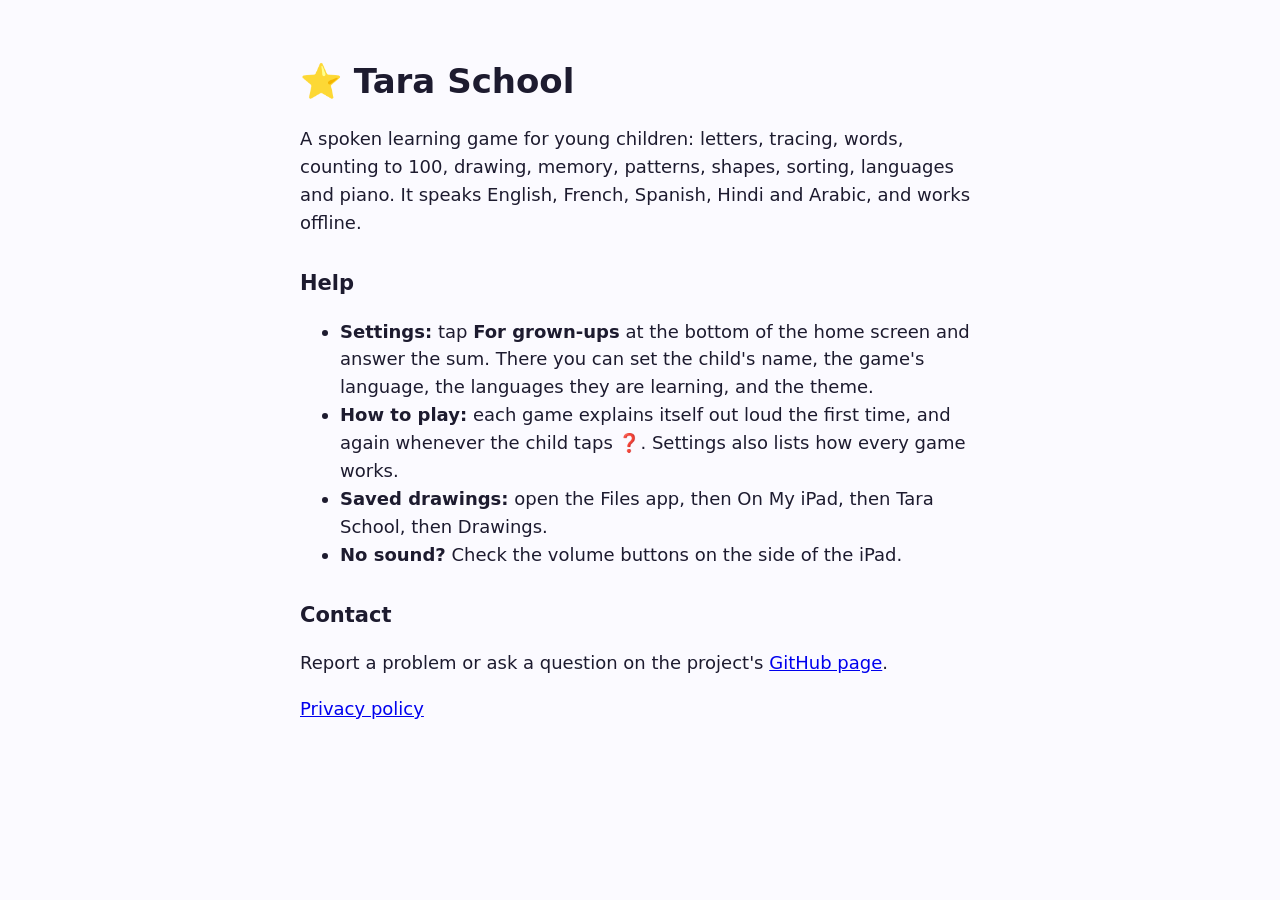
==== docs/index.html @ a734a5d6 "Rename to Tara School and prepare for the App Store Adds a Starts with game for first sounds, a grow" ====
<!doctype html>
<html lang="en">
  <head>
    <meta charset="utf-8" />
    <meta name="viewport" content="width=device-width, initial-scale=1" />
    <title>Tara School</title>
    <style>
      body {
        max-width: 680px;
        margin: 0 auto;
        padding: 32px 20px;
        font:
          18px/1.55 -apple-system,
          system-ui,
          sans-serif;
        color: #1d1b2f;
        background: #fbfaff;
      }
      h1 {
        font-size: 34px;
        margin-bottom: 4px;
      }
      h2 {
        font-size: 21px;
        margin-top: 30px;
      }
    </style>
  </head>
  <body>
    <h1>⭐ Tara School</h1>
    <p>
      A spoken learning game for young children: letters, tracing, words,
      counting to 100, drawing, memory, patterns, shapes, sorting, languages and
      piano. It speaks English, French, Spanish, Hindi and Arabic, and works
      offline.
    </p>

    <h2>Help</h2>
    <ul>
      <li>
        <b>Settings:</b> tap <b>For grown-ups</b> at the bottom of the home
        screen and answer the sum. There you can set the child's name, the
        game's language, the languages they are learning, and the theme.
      </li>
      <li>
        <b>How to play:</b> each game explains itself out loud the first time,
        and again whenever the child taps ❓. Settings also lists how every game
        works.
      </li>
      <li>
        <b>Saved drawings:</b> open the Files app, then On My iPad, then Tara
        School, then Drawings.
      </li>
      <li>
        <b>No sound?</b> Check the volume buttons on the side of the iPad.
      </li>
    </ul>

    <h2>Contact</h2>
    <p>
      Report a problem or ask a question on the project's
      <a href="https://github.com/jammastergirish/star-school/issues"
        >GitHub page</a
      >.
    </p>

    <p><a href="privacy.html">Privacy policy</a></p>
  </body>
</html>
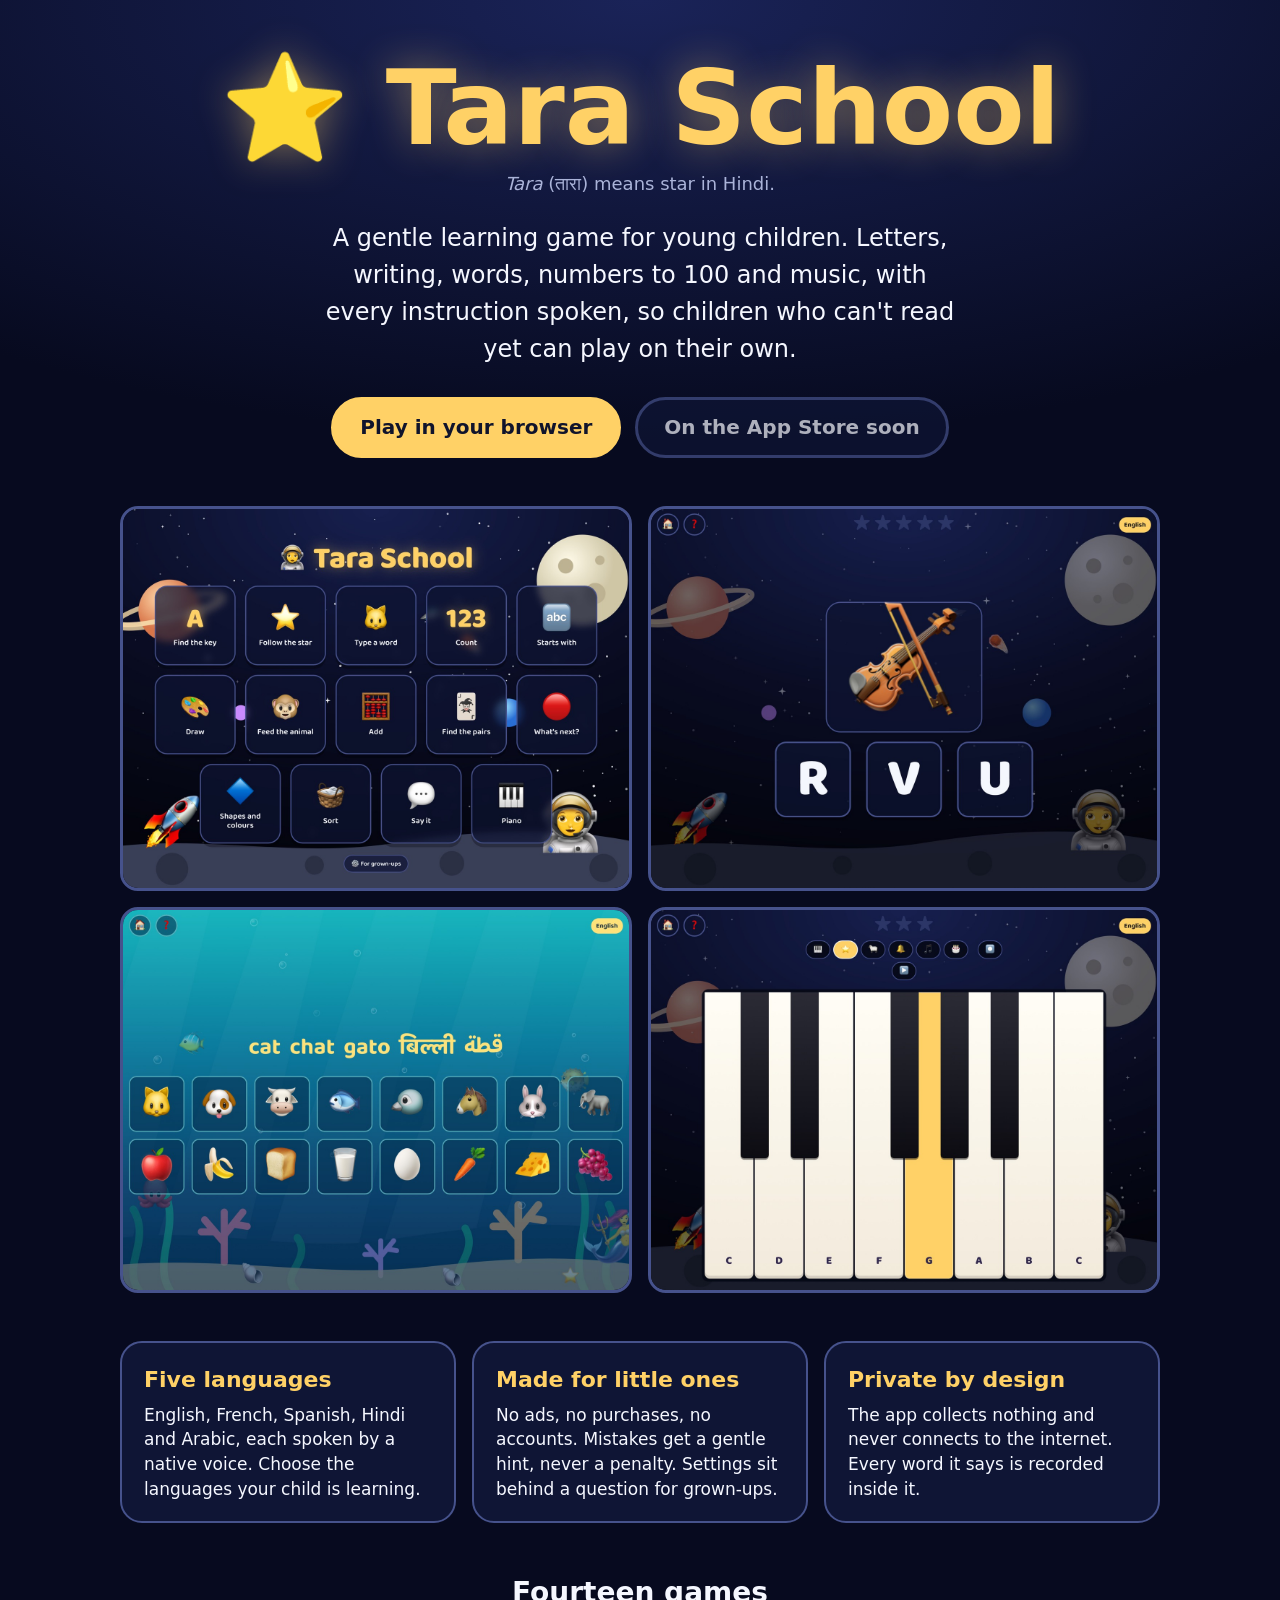
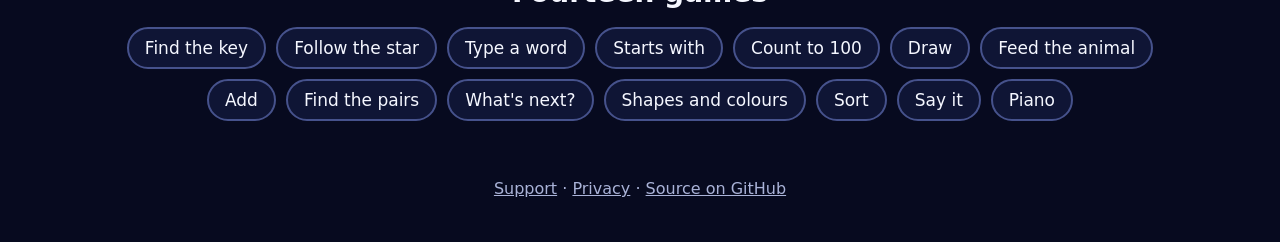
==== commit 4d3d20b8: "Add the taraschool.app website for Netlify A landing page, the game at /play built from the same web" ====
--- a/docs/index.html
+++ b/docs/index.html
@@ -4,66 +4,268 @@
     <meta charset="utf-8" />
     <meta name="viewport" content="width=device-width, initial-scale=1" />
     <title>Tara School</title>
+    <meta
+      name="description"
+      content="A spoken learning game for young children: letters, writing, numbers to 100, music and more, in English, French, Spanish, Hindi and Arabic."
+    />
+    <link rel="stylesheet" href="play/fonts.css" />
     <style>
+      :root {
+        --sky: #070a1f;
+        --sky-high: #1a2358;
+        --glow: #ffd166;
+        --moon: #f5f7ff;
+        --dim: #aab3d8;
+        --card: rgba(18, 24, 60, 0.75);
+        --edge: #46528c;
+        --round:
+          "Baloo 2", "Baloo Bhaijaan 2", ui-rounded, "Arial Rounded MT Bold",
+          system-ui, sans-serif;
+      }
+      * {
+        box-sizing: border-box;
+      }
       body {
-        max-width: 680px;
+        margin: 0;
+        font: 19px/1.55 var(--round);
+        color: var(--moon);
+        background:
+          radial-gradient(120% 70% at 50% 0%, var(--sky-high), var(--sky) 70%)
+            fixed,
+          var(--sky);
+        padding-left: max(20px, env(safe-area-inset-left, 0px));
+        padding-right: max(20px, env(safe-area-inset-right, 0px));
+      }
+      main {
+        max-width: 1040px;
         margin: 0 auto;
-        padding: 32px 20px;
-        font:
-          18px/1.55 -apple-system,
-          system-ui,
-          sans-serif;
-        color: #1d1b2f;
-        background: #fbfaff;
+        padding-block: 56px 40px;
+      }
+      header {
+        text-align: center;
       }
       h1 {
-        font-size: 34px;
-        margin-bottom: 4px;
-      }
-      h2 {
-        font-size: 21px;
-        margin-top: 30px;
+        margin: 0;
+        font-size: clamp(52px, 10vw, 104px);
+        line-height: 1;
+        font-weight: 800;
+        color: var(--glow);
+        text-shadow: 0 0 40px rgba(255, 209, 102, 0.45);
+      }
+      .meaning {
+        margin: 10px 0 0;
+        color: var(--dim);
+        font-size: 18px;
+      }
+      .lede {
+        max-width: 640px;
+        margin: 22px auto 0;
+        font-size: clamp(20px, 2.6vw, 24px);
+      }
+      .actions {
+        display: flex;
+        flex-wrap: wrap;
+        justify-content: center;
+        gap: 14px;
+        margin-top: 28px;
+      }
+      .button {
+        display: inline-block;
+        padding: 12px 26px;
+        font-size: 20px;
+        font-weight: 700;
+        text-decoration: none;
+        border-radius: 999px;
+        border: 3px solid var(--edge);
+        color: var(--moon);
+        background: var(--card);
+      }
+      .button.primary {
+        color: #10142c;
+        background: var(--glow);
+        border-color: var(--glow);
+      }
+      .button.soon {
+        opacity: 0.7;
+        cursor: default;
+      }
+      .shots {
+        display: grid;
+        grid-template-columns: repeat(2, minmax(0, 1fr));
+        gap: 16px;
+        margin-top: 48px;
+      }
+      .shots img {
+        width: 100%;
+        max-width: 100%;
+        height: auto;
+        border-radius: 18px;
+        border: 3px solid var(--edge);
+        display: block;
+      }
+      .facts {
+        display: grid;
+        grid-template-columns: repeat(3, minmax(0, 1fr));
+        gap: 16px;
+        margin-top: 48px;
+      }
+      .fact {
+        padding: 20px 22px;
+        background: var(--card);
+        border: 2px solid var(--edge);
+        border-radius: 22px;
+      }
+      .fact h2 {
+        margin: 0 0 6px;
+        font-size: 22px;
+        color: var(--glow);
+      }
+      .fact p {
+        margin: 0;
+        color: var(--moon);
+        font-size: 17px;
+        line-height: 1.45;
+      }
+      .games {
+        margin-top: 48px;
+      }
+      .games h2 {
+        font-size: 28px;
+        margin: 0 0 12px;
+        text-align: center;
+      }
+      .games ul {
+        list-style: none;
+        padding: 0;
+        margin: 0;
+        display: flex;
+        flex-wrap: wrap;
+        justify-content: center;
+        gap: 10px;
+      }
+      .games li {
+        padding: 6px 16px;
+        background: var(--card);
+        border: 2px solid var(--edge);
+        border-radius: 999px;
+        font-size: 17px;
+      }
+      footer {
+        margin-top: 56px;
+        text-align: center;
+        color: var(--dim);
+        font-size: 16px;
+      }
+      footer a {
+        color: var(--dim);
+      }
+      a:focus-visible {
+        outline: 3px solid var(--glow);
+        outline-offset: 3px;
+      }
+      @media (max-width: 760px) {
+        .shots,
+        .facts {
+          grid-template-columns: minmax(0, 1fr);
+        }
       }
     </style>
   </head>
   <body>
-    <h1>⭐ Tara School</h1>
-    <p>
-      A spoken learning game for young children: letters, tracing, words,
-      counting to 100, drawing, memory, patterns, shapes, sorting, languages and
-      piano. It speaks English, French, Spanish, Hindi and Arabic, and works
-      offline.
-    </p>
-
-    <h2>Help</h2>
-    <ul>
-      <li>
-        <b>Settings:</b> tap <b>For grown-ups</b> at the bottom of the home
-        screen and answer the sum. There you can set the child's name, the
-        game's language, the languages they are learning, and the theme.
-      </li>
-      <li>
-        <b>How to play:</b> each game explains itself out loud the first time,
-        and again whenever the child taps ❓. Settings also lists how every game
-        works.
-      </li>
-      <li>
-        <b>Saved drawings:</b> open the Files app, then On My iPad, then Tara
-        School, then Drawings.
-      </li>
-      <li>
-        <b>No sound?</b> Check the volume buttons on the side of the iPad.
-      </li>
-    </ul>
-
-    <h2>Contact</h2>
-    <p>
-      Report a problem or ask a question on the project's
-      <a href="https://github.com/jammastergirish/star-school/issues"
-        >GitHub page</a
-      >.
-    </p>
-
-    <p><a href="privacy.html">Privacy policy</a></p>
+    <main>
+      <header>
+        <h1>⭐ Tara School</h1>
+        <p class="meaning"><em>Tara</em> (तारा) means star in Hindi.</p>
+        <p class="lede">
+          A gentle learning game for young children. Letters, writing, words,
+          numbers to 100 and music, with every instruction spoken, so children
+          who can't read yet can play on their own.
+        </p>
+        <div class="actions">
+          <a class="button primary" href="play/">Play in your browser</a>
+          <span class="button soon" aria-disabled="true"
+            >On the App Store soon</span
+          >
+        </div>
+      </header>
+
+      <div class="shots">
+        <img
+          src="img/01-home.jpg"
+          alt="The home screen, with fourteen games on a night sky with a moon, planets and an astronaut"
+          width="1400"
+          height="1050"
+        />
+        <img
+          src="img/02-starts-with.jpg"
+          alt="Starts with: a picture of a violin above the letters R, V and U"
+          width="1400"
+          height="1050"
+        />
+        <img
+          src="img/08-say-it.jpg"
+          alt="Say it: a cat with its name in English, French, Spanish, Hindi and Arabic, under the sea"
+          width="1400"
+          height="1050"
+        />
+        <img
+          src="img/05-piano.jpg"
+          alt="The piano, with the next key of a song glowing"
+          width="1400"
+          height="1050"
+        />
+      </div>
+
+      <div class="facts">
+        <section class="fact">
+          <h2>Five languages</h2>
+          <p>
+            English, French, Spanish, Hindi and Arabic, each spoken by a native
+            voice. Choose the languages your child is learning.
+          </p>
+        </section>
+        <section class="fact">
+          <h2>Made for little ones</h2>
+          <p>
+            No ads, no purchases, no accounts. Mistakes get a gentle hint, never
+            a penalty. Settings sit behind a question for grown-ups.
+          </p>
+        </section>
+        <section class="fact">
+          <h2>Private by design</h2>
+          <p>
+            The app collects nothing and never connects to the internet. Every
+            word it says is recorded inside it.
+          </p>
+        </section>
+      </div>
+
+      <section class="games">
+        <h2>Fourteen games</h2>
+        <ul>
+          <li>Find the key</li>
+          <li>Follow the star</li>
+          <li>Type a word</li>
+          <li>Starts with</li>
+          <li>Count to 100</li>
+          <li>Draw</li>
+          <li>Feed the animal</li>
+          <li>Add</li>
+          <li>Find the pairs</li>
+          <li>What's next?</li>
+          <li>Shapes and colours</li>
+          <li>Sort</li>
+          <li>Say it</li>
+          <li>Piano</li>
+        </ul>
+      </section>
+
+      <footer>
+        <a href="support">Support</a> · <a href="privacy">Privacy</a> ·
+        <a href="https://github.com/jammastergirish/star-school"
+          >Source on GitHub</a
+        >
+      </footer>
+    </main>
   </body>
 </html>
